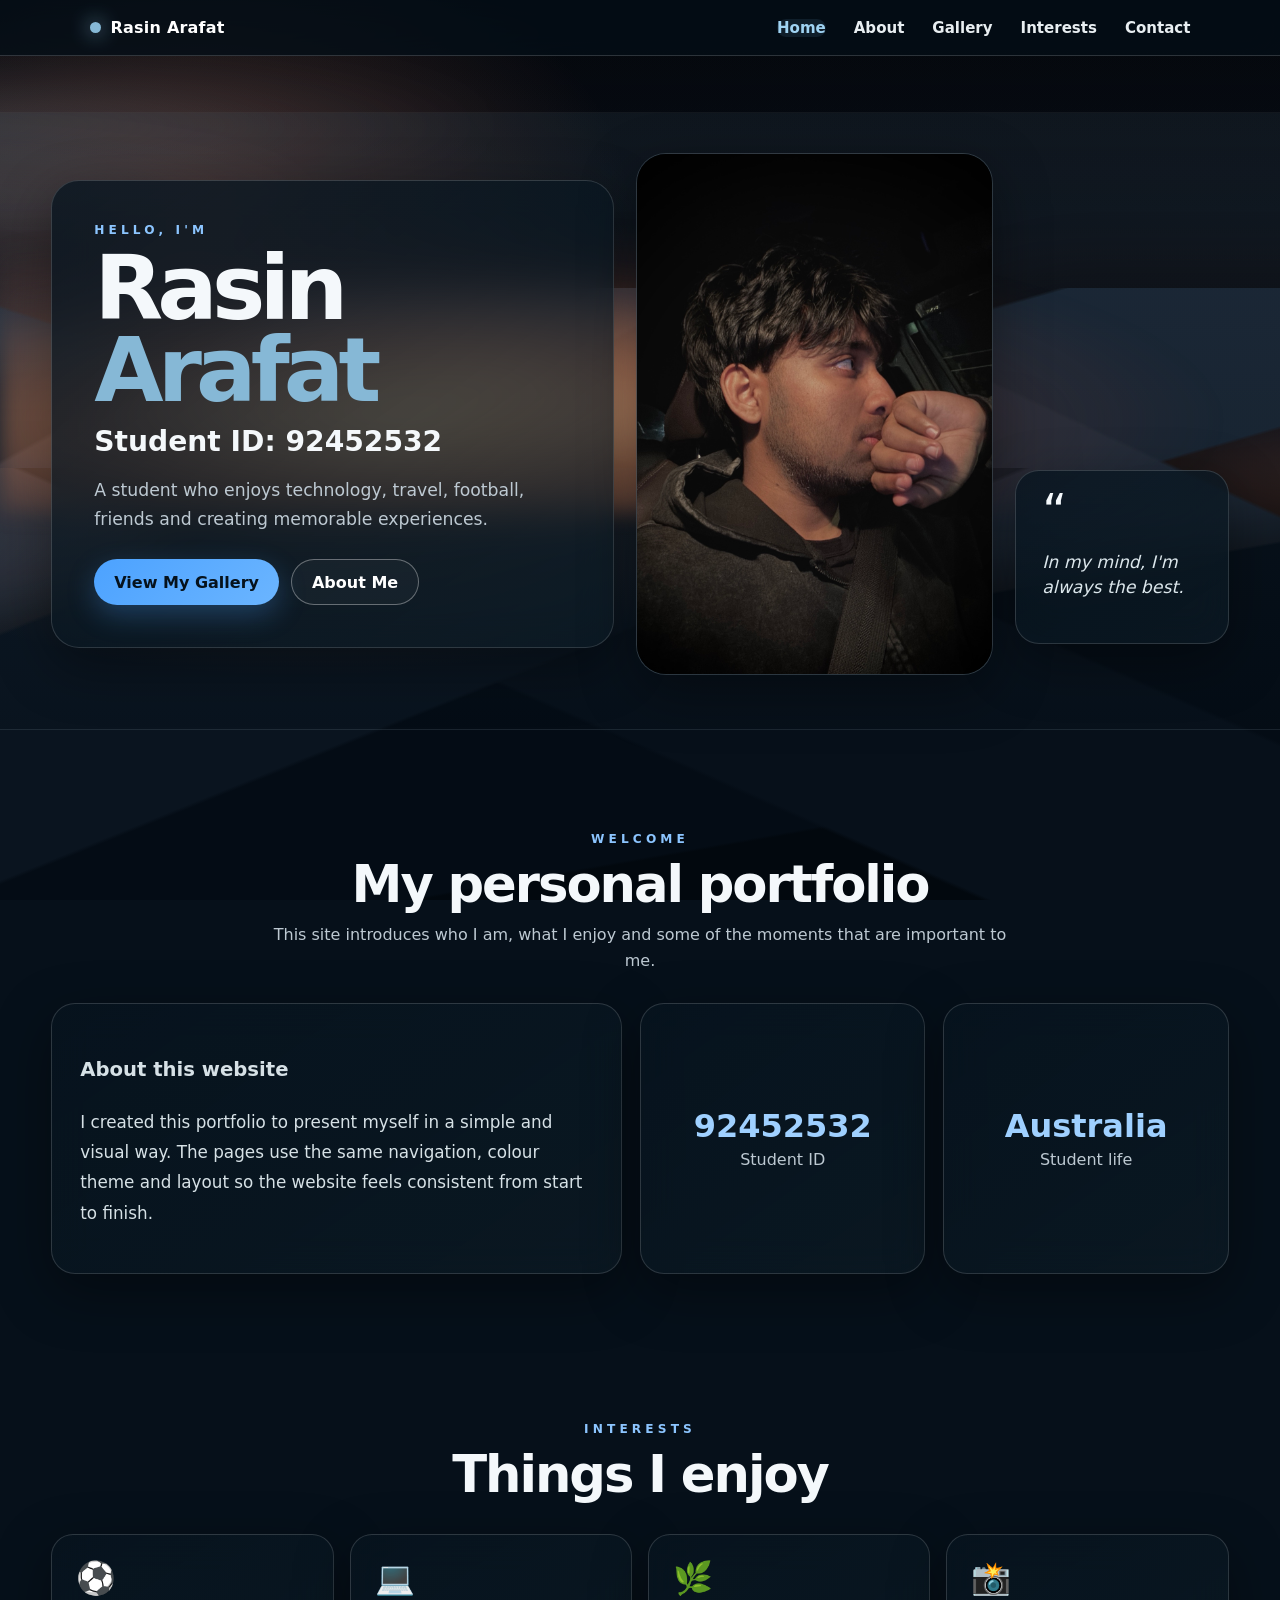
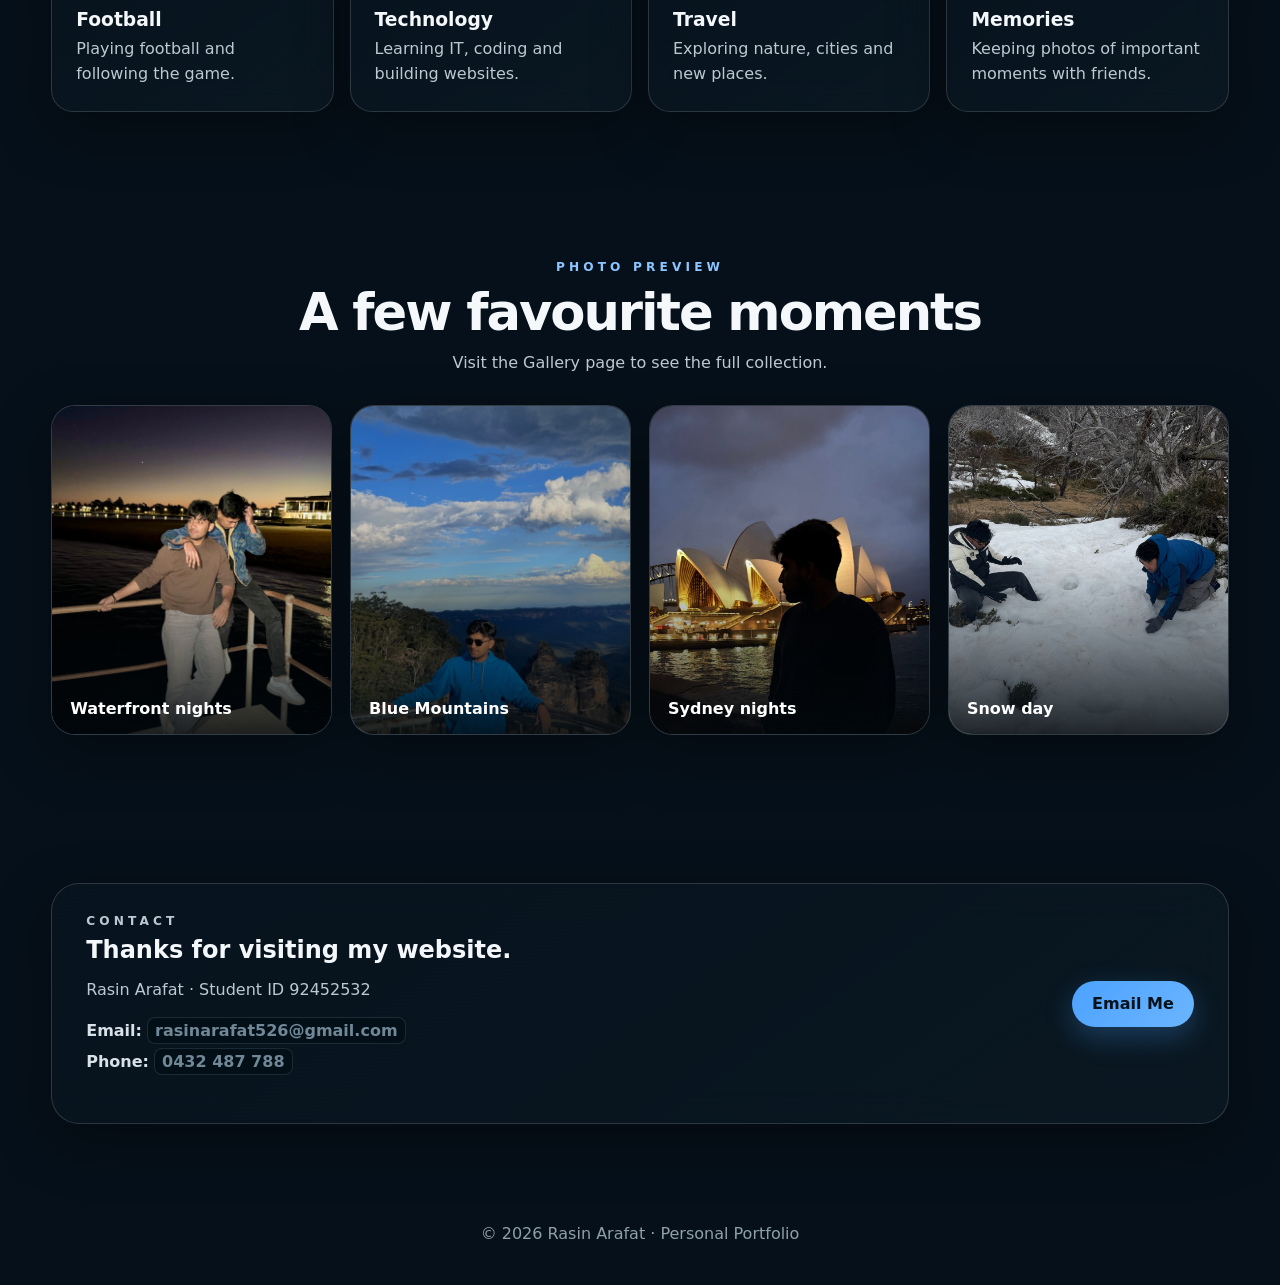
==== index.html @ be74c16f "Upload personal portfolio website" ====
<!DOCTYPE html>
<html lang="en">
<head>
  <meta charset="UTF-8">
  <meta name="viewport" content="width=device-width, initial-scale=1.0">
  <meta name="description" content="Rasin Arafat personal portfolio website featuring student life, interests and favourite moments.">
  <title>Rasin Arafat | Home</title>
  <link rel="stylesheet" href="style.css">
</head>
<body>
  <div class="ambient-bg" aria-hidden="true"><span class="live-cloud cloud-a"></span><span class="live-cloud cloud-b"></span><span class="live-cloud cloud-c"></span><span class="live-glow"></span></div>

  <header>
    <nav class="topbar" aria-label="Main navigation">
      <a class="brand" href="index.html"><span class="brand-dot"></span>Rasin Arafat</a>
      <div class="nav-links">
        <a class="active" href="index.html">Home</a>
        <a href="about.html">About</a>
        <a href="gallery.html">Gallery</a>
        <a href="#interests">Interests</a>
        <a href="#contact">Contact</a>
      </div>
    </nav>
  </header>

  <main>
    <section class="hero" id="home">
      <div class="hero-copy glass">
        <p class="eyebrow">HELLO, I'M</p>
        <h1>Rasin <span>Arafat</span></h1>
        <h2>Student ID: 92452532</h2>
        <p class="intro">A student who enjoys technology, travel, football, friends and creating memorable experiences.</p>
        <div class="hero-actions">
          <a class="btn primary" href="gallery.html">View My Gallery</a>
          <a class="btn" href="about.html">About Me</a>
        </div>
      </div>

      <div class="hero-photo glass">
        <img src="images/IMG_3151.jpeg" alt="Portrait used on Rasin Arafat's portfolio home page">
      </div>

      <div class="quote glass">
        <span class="quote-mark">“</span>
        <p>In my mind, I'm always the best.</p>
      </div>
    </section>

    <section class="section" aria-labelledby="welcome-title">
      <div class="section-heading">
        <p class="eyebrow">WELCOME</p>
        <h2 id="welcome-title">My personal portfolio</h2>
        <p>This site introduces who I am, what I enjoy and some of the moments that are important to me.</p>
      </div>
      <div class="about-grid">
        <article class="glass text-card">
          <h3>About this website</h3>
          <p>I created this portfolio to present myself in a simple and visual way. The pages use the same navigation, colour theme and layout so the website feels consistent from start to finish.</p>
        </article>
        <div class="glass stat-card"><strong>92452532</strong><span>Student ID</span></div>
        <div class="glass stat-card"><strong>Australia</strong><span>Student life</span></div>
      </div>
    </section>

    <section class="section" id="interests" aria-labelledby="interests-title">
      <div class="section-heading"><p class="eyebrow">INTERESTS</p><h2 id="interests-title">Things I enjoy</h2></div>
      <div class="interest-grid">
        <article class="glass interest-card"><span aria-hidden="true">⚽</span><h3>Football</h3><p>Playing football and following the game.</p></article>
        <article class="glass interest-card"><span aria-hidden="true">💻</span><h3>Technology</h3><p>Learning IT, coding and building websites.</p></article>
        <article class="glass interest-card"><span aria-hidden="true">🌿</span><h3>Travel</h3><p>Exploring nature, cities and new places.</p></article>
        <article class="glass interest-card"><span aria-hidden="true">📸</span><h3>Memories</h3><p>Keeping photos of important moments with friends.</p></article>
      </div>
    </section>

    <section class="section" aria-labelledby="preview-title">
      <div class="section-heading">
        <p class="eyebrow">PHOTO PREVIEW</p>
        <h2 id="preview-title">A few favourite moments</h2>
        <p>Visit the Gallery page to see the full collection.</p>
      </div>
      <div class="preview-grid">
        <a class="preview-card" href="gallery.html"><img src="images/IMG_3555.jpeg" alt="Waterfront night memory"><span>Waterfront nights</span></a>
        <a class="preview-card" href="gallery.html"><img src="images/IMG_1267.jpeg" alt="Blue Mountains memory"><span>Blue Mountains</span></a>
        <a class="preview-card" href="gallery.html"><img src="images/IMG_0525.jpeg" alt="Sydney Opera House at night"><span>Sydney nights</span></a>
        <a class="preview-card" href="gallery.html"><img src="images/IMG_8221.jpeg" alt="Snow day memory"><span>Snow day</span></a>
      </div>
    </section>

    <section class="section" id="contact">
      <div class="contact-card glass">
        <div>
          <p class="eyebrow">CONTACT</p>
          <h2>Thanks for visiting my website.</h2>
          <p>Rasin Arafat · Student ID 92452532</p>
          <p><strong>Email:</strong> <a href="mailto:rasinarafat526@gmail.com">rasinarafat526@gmail.com</a><br><strong>Phone:</strong> <a href="tel:0432487788">0432 487 788</a></p>
        </div>
        <a class="btn primary" href="mailto:rasinarafat526@gmail.com">Email Me</a>
      </div>
    </section>
  </main>

  <footer>© 2026 Rasin Arafat · Personal Portfolio</footer>
</body>
</html>
---- style.css ----
:root {
  --bg: #07101a;
  --ink: #f4f8fb;
  --muted: #bdc9d2;
  --blue: #86b8d6;
  --line: rgba(255,255,255,.16);
  --glass: rgba(7,18,28,.62);
  --shadow: 0 18px 55px rgba(0,0,0,.38);
}
*{box-sizing:border-box}
html{scroll-behavior:smooth}
body{margin:0;color:var(--ink);font-family:Inter,ui-sans-serif,system-ui,-apple-system,BlinkMacSystemFont,"Segoe UI",sans-serif;background:#06101a;overflow-x:hidden;position:relative}

/* LOW-LIGHT WARM MOUNTAIN BACKGROUND - sunset glow, not bright */
body::before{content:"";position:fixed;inset:0;z-index:-4;background:
  linear-gradient(180deg,#111722 0%,#1b202b 24%,#382d31 48%,#8a5b43 64%,#08111b 100%);
}
body::after{content:"";position:fixed;z-index:-2;left:0;right:0;top:23vh;height:34vh;pointer-events:none;background:
  radial-gradient(ellipse at 34% 70%,rgba(255,194,132,.68) 0%,rgba(232,137,91,.38) 28%,transparent 63%);
  filter:blur(12px);
}
.ambient-bg{position:fixed;inset:0;z-index:-3;pointer-events:none;overflow:hidden;background:
  radial-gradient(ellipse at 18% 24%,rgba(206,127,102,.18),transparent 30%),
  linear-gradient(180deg,rgba(18,22,30,.16),rgba(7,15,23,.34));
}
/* distant mountain range - blue-grey and clearly visible */
.ambient-bg::before{content:"";position:absolute;left:-8%;right:-8%;bottom:18vh;height:50vh;background:
  linear-gradient(151deg,transparent 0 18%,rgba(40,48,62,.98) 18.4% 35%,transparent 35.4%),
  linear-gradient(205deg,transparent 0 24%,rgba(29,39,53,.99) 24.4% 46%,transparent 46.4%),
  linear-gradient(164deg,transparent 0 38%,rgba(22,33,47,.99) 38.4% 61%,transparent 61.4%),
  linear-gradient(198deg,transparent 0 50%,rgba(15,27,40,1) 50.4% 72%,transparent 72.4%);
  filter:drop-shadow(0 -10px 22px rgba(0,0,0,.24));opacity:1;
}
/* darker foreground mountains with subtle warm rim light */
.ambient-bg::after{content:"";position:absolute;left:-10%;right:-10%;bottom:-3vh;height:51vh;background:
  radial-gradient(ellipse at 28% 3%,rgba(220,145,105,.16),transparent 31%),
  linear-gradient(158deg,transparent 0 20%,rgba(10,20,31,1) 20.4% 43%,transparent 43.4%),
  linear-gradient(204deg,transparent 0 29%,rgba(7,16,26,1) 29.4% 54%,transparent 54.4%),
  linear-gradient(170deg,transparent 0 44%,rgba(4,12,21,1) 44.4% 72%,transparent 72.4%),
  linear-gradient(180deg,transparent 0 57%,rgba(2,8,14,1) 58% 100%);
  filter:drop-shadow(0 -14px 28px rgba(0,0,0,.34));
}
.topbar{position:sticky;top:0;z-index:50;display:flex;justify-content:space-between;align-items:center;padding:18px clamp(22px,7vw,100px);background:rgba(5,15,24,.78);backdrop-filter:blur(18px);border-bottom:1px solid var(--line)}
.brand{display:flex;align-items:center;gap:10px;color:white;text-decoration:none;font-weight:800;letter-spacing:.2px}.brand-dot{width:11px;height:11px;border-radius:50%;background:var(--blue);box-shadow:0 0 20px var(--blue)}
.nav-links{display:flex;gap:28px}.nav-links a{color:#e8eef1;text-decoration:none;font-weight:600;font-size:.94rem}.nav-links a:hover{color:var(--blue)}
main{width:min(1180px,92%);margin:auto}.glass{background:linear-gradient(145deg,rgba(7,20,31,.78),rgba(13,28,38,.64));border:1px solid rgba(255,255,255,.15);box-shadow:var(--shadow);backdrop-filter:blur(18px)}
.hero{min-height:78vh;display:grid;grid-template-columns:1.45fr .92fr .55fr;gap:22px;align-items:center;padding:58px 0 44px;position:relative}
.hero::before{content:"";position:absolute;inset:8% -10% 4%;z-index:-1;border-radius:42px;background:linear-gradient(180deg,rgba(73,103,120,.14),rgba(12,25,34,.10));border:1px solid rgba(255,255,255,.05)}
.hero-copy{padding:42px;border-radius:28px}.eyebrow{margin:0 0 8px;color:#8cc5ff;letter-spacing:.34em;font-size:.76rem;font-weight:800}.hero h1{font-size:clamp(3rem,7vw,6.1rem);line-height:.92;margin:10px 0 14px;letter-spacing:-.065em}.hero h1 span{color:var(--blue)}.hero h2{font-size:clamp(1.25rem,2.2vw,1.8rem);margin:0 0 14px}.intro{color:var(--muted);font-size:1.08rem;max-width:640px;line-height:1.7}.hero-actions{display:flex;gap:12px;flex-wrap:wrap;margin-top:25px}.btn{display:inline-flex;align-items:center;justify-content:center;min-height:46px;padding:0 20px;border-radius:999px;border:1px solid rgba(255,255,255,.35);color:white;text-decoration:none;font-weight:800;background:rgba(255,255,255,.03);transition:.2s}.btn:hover{transform:translateY(-2px);border-color:white}.btn.primary{background:linear-gradient(135deg,#4ca2ff,#6bb5ff);color:#06121c;border:0;box-shadow:0 10px 28px rgba(76,162,255,.28)}
.hero-photo{border-radius:30px;overflow:hidden;min-height:520px}.hero-photo img{width:100%;height:520px;object-fit:cover;display:block}.quote{align-self:end;padding:26px;border-radius:24px;margin-bottom:70px}.quote-mark{font-size:3rem;line-height:.6}.quote p{font-size:1.08rem;line-height:1.45;color:#dbe6eb;font-style:italic}
.section{padding:74px 0}.section-heading{text-align:center;max-width:760px;margin:0 auto 30px}.section-heading h2{font-size:clamp(2rem,4vw,3.2rem);margin:5px 0 8px;letter-spacing:-.04em}.section-heading>p:last-child{color:var(--muted);margin:0;line-height:1.6}.about-grid{display:grid;grid-template-columns:2fr 1fr 1fr;gap:18px}.text-card,.stat-card{border-radius:24px;padding:28px}.text-card{font-size:1.05rem;line-height:1.8;color:#d6e1e6}.stat-card{display:flex;flex-direction:column;justify-content:center;text-align:center}.stat-card strong{font-size:2rem;color:#9fd0ff}.stat-card span{color:var(--muted);margin-top:5px}
.gallery-section{padding-top:82px}.carousel-wrap{display:grid;grid-template-columns:52px 1fr 52px;gap:14px;align-items:center}.carousel-viewport{overflow:hidden}.carousel-track{display:flex;gap:16px;transition:transform .65s cubic-bezier(.22,.61,.36,1);will-change:transform}.photo-card{position:relative;flex:0 0 calc((100% - 48px)/4);height:320px;padding:0;border:0;border-radius:24px;overflow:hidden;background:#0b1720;cursor:pointer;box-shadow:0 14px 34px rgba(0,0,0,.32)}.photo-card img{width:100%;height:100%;object-fit:cover;display:block;transition:transform .4s}.photo-card::after{content:attr(data-caption);position:absolute;left:12px;bottom:12px;background:rgba(4,11,13,.72);border:1px solid rgba(255,255,255,.18);backdrop-filter:blur(10px);padding:8px 11px;border-radius:999px;color:white;font-weight:700;font-size:.8rem}.photo-card:hover img{transform:scale(1.04)}.carousel-btn{width:46px;height:46px;border-radius:50%;border:1px solid rgba(255,255,255,.22);background:rgba(7,23,33,.76);color:white;font-size:2rem;cursor:pointer;backdrop-filter:blur(10px)}.carousel-btn:hover{background:#1a4258}.carousel-dots{display:flex;justify-content:center;gap:8px;margin-top:22px}.carousel-dots button{width:8px;height:8px;padding:0;border:0;border-radius:50%;background:#65757d;cursor:pointer}.carousel-dots button.active{width:24px;border-radius:999px;background:var(--blue)}.gallery-note{text-align:center;color:#aebdc3;font-style:italic;margin-top:17px}
.interest-grid{display:grid;grid-template-columns:repeat(4,1fr);gap:16px}.interest-card{border-radius:22px;padding:24px}.interest-card span{font-size:2rem}.interest-card h3{margin:12px 0 6px}.interest-card p{margin:0;color:var(--muted);line-height:1.6}.contact-card{border-radius:28px;padding:30px 34px;display:flex;justify-content:space-between;gap:24px;align-items:center}.contact-card h2{margin:5px 0 8px}.contact-card p{color:var(--muted)}footer{text-align:center;color:#8fa0a8;padding:26px 20px 42px}
.lightbox{position:fixed;inset:0;z-index:1000;display:none;align-items:center;justify-content:center;background:rgba(0,0,0,.9);backdrop-filter:blur(12px);padding:28px}.lightbox.open{display:flex}.lightbox figure{margin:0;max-width:min(1100px,88vw);max-height:90vh;text-align:center}.lightbox img{max-width:100%;max-height:82vh;object-fit:contain;border-radius:18px;box-shadow:0 24px 80px rgba(0,0,0,.7)}.lightbox figcaption{margin-top:12px;color:#e7eef1}.lightbox-close,.lightbox-nav{position:absolute;border:0;background:rgba(15,28,32,.78);color:white;cursor:pointer;border-radius:50%;backdrop-filter:blur(10px)}.lightbox-close{top:24px;right:24px;width:48px;height:48px;font-size:2rem}.lightbox-nav{top:50%;transform:translateY(-50%);width:52px;height:52px;font-size:2.3rem}.lb-prev{left:24px}.lb-next{right:24px}
@media(max-width:980px){.nav-links{gap:15px}.hero{grid-template-columns:1.25fr .75fr}.quote{display:none}.hero-photo,.hero-photo img{min-height:430px;height:430px}.about-grid{grid-template-columns:1fr 1fr}.text-card{grid-column:1/-1}.photo-card{flex-basis:calc((100% - 32px)/3);height:300px}.interest-grid{grid-template-columns:1fr 1fr}}
@media(max-width:700px){.topbar{padding:14px 18px}.nav-links{display:none}main{width:min(94%,700px)}.hero{grid-template-columns:1fr;min-height:auto;padding-top:30px}.hero-copy{padding:28px 22px}.hero-photo{min-height:420px}.hero-photo img{height:420px}.about-grid{grid-template-columns:1fr}.text-card{grid-column:auto}.carousel-wrap{grid-template-columns:38px 1fr 38px;gap:8px}.carousel-btn{width:38px;height:38px}.photo-card{flex-basis:100%;height:390px}.interest-grid{grid-template-columns:1fr}.contact-card{align-items:flex-start;flex-direction:column}.section{padding:56px 0}.lightbox-nav{display:none}}


/* LIVE CINEMATIC SKY: slow moving clouds + warm light pulse */
.live-cloud{position:absolute;left:-40vw;width:78vw;height:18vh;border-radius:50%;pointer-events:none;opacity:.28;filter:blur(20px);background:radial-gradient(ellipse at center,rgba(207,199,200,.50) 0%,rgba(123,118,132,.24) 45%,transparent 72%);mix-blend-mode:screen;will-change:transform,opacity}
.cloud-a{top:5vh;animation:cloudDriftA 10s linear infinite}
.cloud-b{top:15vh;width:64vw;height:14vh;opacity:.14;animation:cloudDriftB 14s linear infinite -12s}
.cloud-c{top:28vh;width:84vw;height:16vh;opacity:.11;animation:cloudDriftC 18s linear infinite -26s}
.live-glow{position:absolute;left:8%;top:30vh;width:58vw;height:24vh;border-radius:50%;pointer-events:none;background:radial-gradient(ellipse at center,rgba(255,188,123,.52) 0%,rgba(231,130,85,.28) 35%,transparent 72%);filter:blur(22px);animation:sunsetBreathe 3s ease-in-out infinite alternate;mix-blend-mode:screen}
@keyframes cloudDriftA{0%{transform:translateX(-20vw) scale(1);opacity:.13}50%{opacity:.24}100%{transform:translateX(150vw) scale(1.08);opacity:.10}}
@keyframes cloudDriftB{0%{transform:translateX(-5vw) translateY(0);opacity:.09}50%{opacity:.17}100%{transform:translateX(155vw) translateY(2vh);opacity:.07}}
@keyframes cloudDriftC{0%{transform:translateX(-30vw);opacity:.08}50%{opacity:.14}100%{transform:translateX(145vw);opacity:.06}}
@keyframes sunsetBreathe{from{transform:scale(.94);opacity:.55}to{transform:scale(1.08);opacity:.92}}
@media (prefers-reduced-motion: reduce){.live-cloud,.live-glow{animation:none!important}}

/* Faster visible atmospheric motion */
.live-fog{position:absolute;left:-30vw;bottom:12vh;width:80vw;height:12vh;border-radius:50%;pointer-events:none;background:radial-gradient(ellipse,rgba(210,220,220,.16),transparent 70%);filter:blur(18px);animation:fogDrift 8s linear infinite;will-change:transform;opacity:.5}
@keyframes fogDrift{0%{transform:translateX(-20vw)}100%{transform:translateX(160vw)}}

/* ===== Multi-page portfolio additions ===== */
.nav-links a.active{color:#9fd3f2;background:rgba(122,189,228,.10);border-radius:999px}
.page-main{padding-top:84px}
.page-hero{display:grid;grid-template-columns:minmax(0,1.45fr) minmax(260px,.55fr);gap:24px;align-items:stretch}
.page-hero-copy,.page-portrait{padding:34px}
.page-hero-copy h1{font-size:clamp(2.25rem,5vw,4.7rem);line-height:1.02;margin:8px 0 18px;max-width:850px}
.page-hero-copy p{max-width:760px;color:var(--muted);font-size:1.05rem;line-height:1.8}
.page-portrait{display:flex;align-items:center;justify-content:center;min-height:430px}
.page-portrait img{width:100%;height:100%;max-height:500px;object-fit:cover;object-position:center 25%;border-radius:24px;display:block}
.story-grid{display:grid;grid-template-columns:repeat(2,minmax(0,1fr));gap:18px}
.info-card{padding:28px;min-height:190px}
.info-card h3{font-size:1.25rem;margin:0 0 10px}
.info-card p{margin:0;color:var(--muted);line-height:1.75}
.profile-table{overflow:hidden}
.profile-table>div{display:grid;grid-template-columns:180px 1fr;gap:24px;padding:20px 24px;border-bottom:1px solid var(--line);align-items:center}
.profile-table>div:last-child{border-bottom:0}
.profile-table span{color:var(--muted)}
.profile-table strong{font-size:1.03rem}
.preview-grid{display:grid;grid-template-columns:repeat(4,minmax(0,1fr));gap:18px}
.preview-card{position:relative;overflow:hidden;border-radius:24px;min-height:330px;border:1px solid var(--line);box-shadow:var(--shadow);text-decoration:none;background:#0b1720}
.preview-card img{width:100%;height:100%;position:absolute;inset:0;object-fit:cover;transition:transform .35s ease}
.preview-card::after{content:"";position:absolute;inset:45% 0 0;background:linear-gradient(transparent,rgba(2,8,13,.85))}
.preview-card span{position:absolute;z-index:2;left:18px;bottom:16px;color:#fff;font-weight:800}
.preview-card:hover img{transform:scale(1.04)}
.gallery-section .section-heading h1{font-size:clamp(2.25rem,5vw,4.3rem);margin:6px 0 10px}

@media (max-width:980px){
  .page-hero{grid-template-columns:1fr}
  .page-portrait{min-height:380px}
  .preview-grid{grid-template-columns:repeat(2,minmax(0,1fr))}
}
@media (max-width:700px){
  .page-main{padding-top:72px}
  .story-grid{grid-template-columns:1fr}
  .profile-table>div{grid-template-columns:1fr;gap:6px}
  .preview-grid{grid-template-columns:1fr}
  .preview-card{min-height:380px}
  .page-hero-copy,.page-portrait{padding:22px}
}


/* ===== Stronger dark/light cinematic background ===== */
body::before{background:linear-gradient(180deg,#05080d 0%,#0b1019 23%,#211a20 45%,#6f412f 63%,#02070c 100%)}
body::after{background:radial-gradient(ellipse at 31% 70%,rgba(255,205,145,.88) 0%,rgba(244,145,92,.52) 25%,rgba(143,70,56,.20) 46%,transparent 66%);filter:blur(10px)}
.ambient-bg{background:radial-gradient(ellipse at 16% 23%,rgba(235,139,105,.23),transparent 28%),linear-gradient(180deg,rgba(2,5,10,.25),rgba(1,5,9,.48))}
.ambient-bg::before{filter:drop-shadow(0 -14px 28px rgba(0,0,0,.48));opacity:1}
.ambient-bg::after{filter:drop-shadow(0 -18px 34px rgba(0,0,0,.62))}
.live-cloud{opacity:.34;filter:blur(17px)}
.cloud-a{animation-duration:6s}.cloud-b{animation-duration:8s}.cloud-c{animation-duration:10s}
.live-glow{background:radial-gradient(ellipse at center,rgba(255,207,145,.72) 0%,rgba(242,139,85,.38) 34%,transparent 72%);filter:blur(18px);animation-duration:1.8s}
.live-fog{animation-duration:5s;opacity:.62}
.memories-card{grid-column:1/-1;text-align:center;padding:34px 38px;border-color:rgba(255,194,145,.28);background:linear-gradient(145deg,rgba(15,18,24,.88),rgba(37,24,25,.70))}
.memories-card h3{font-size:1.55rem;margin-bottom:10px}.memories-card p{font-size:1.08rem;font-style:italic;color:#e9d9d1;max-width:780px;margin:0 auto;line-height:1.75}

/* Darker contact details for stronger contrast */
.contact-card p strong{color:#d7e1e7}
.contact-card p a{
  color:#6f8796;
  font-weight:700;
  text-decoration:none;
  background:rgba(2,10,16,.42);
  border:1px solid rgba(124,151,166,.20);
  border-radius:8px;
  padding:3px 7px;
  display:inline-block;
  margin:2px 0;
}
.contact-card p a:hover{color:#9db2be;background:rgba(2,10,16,.62)}
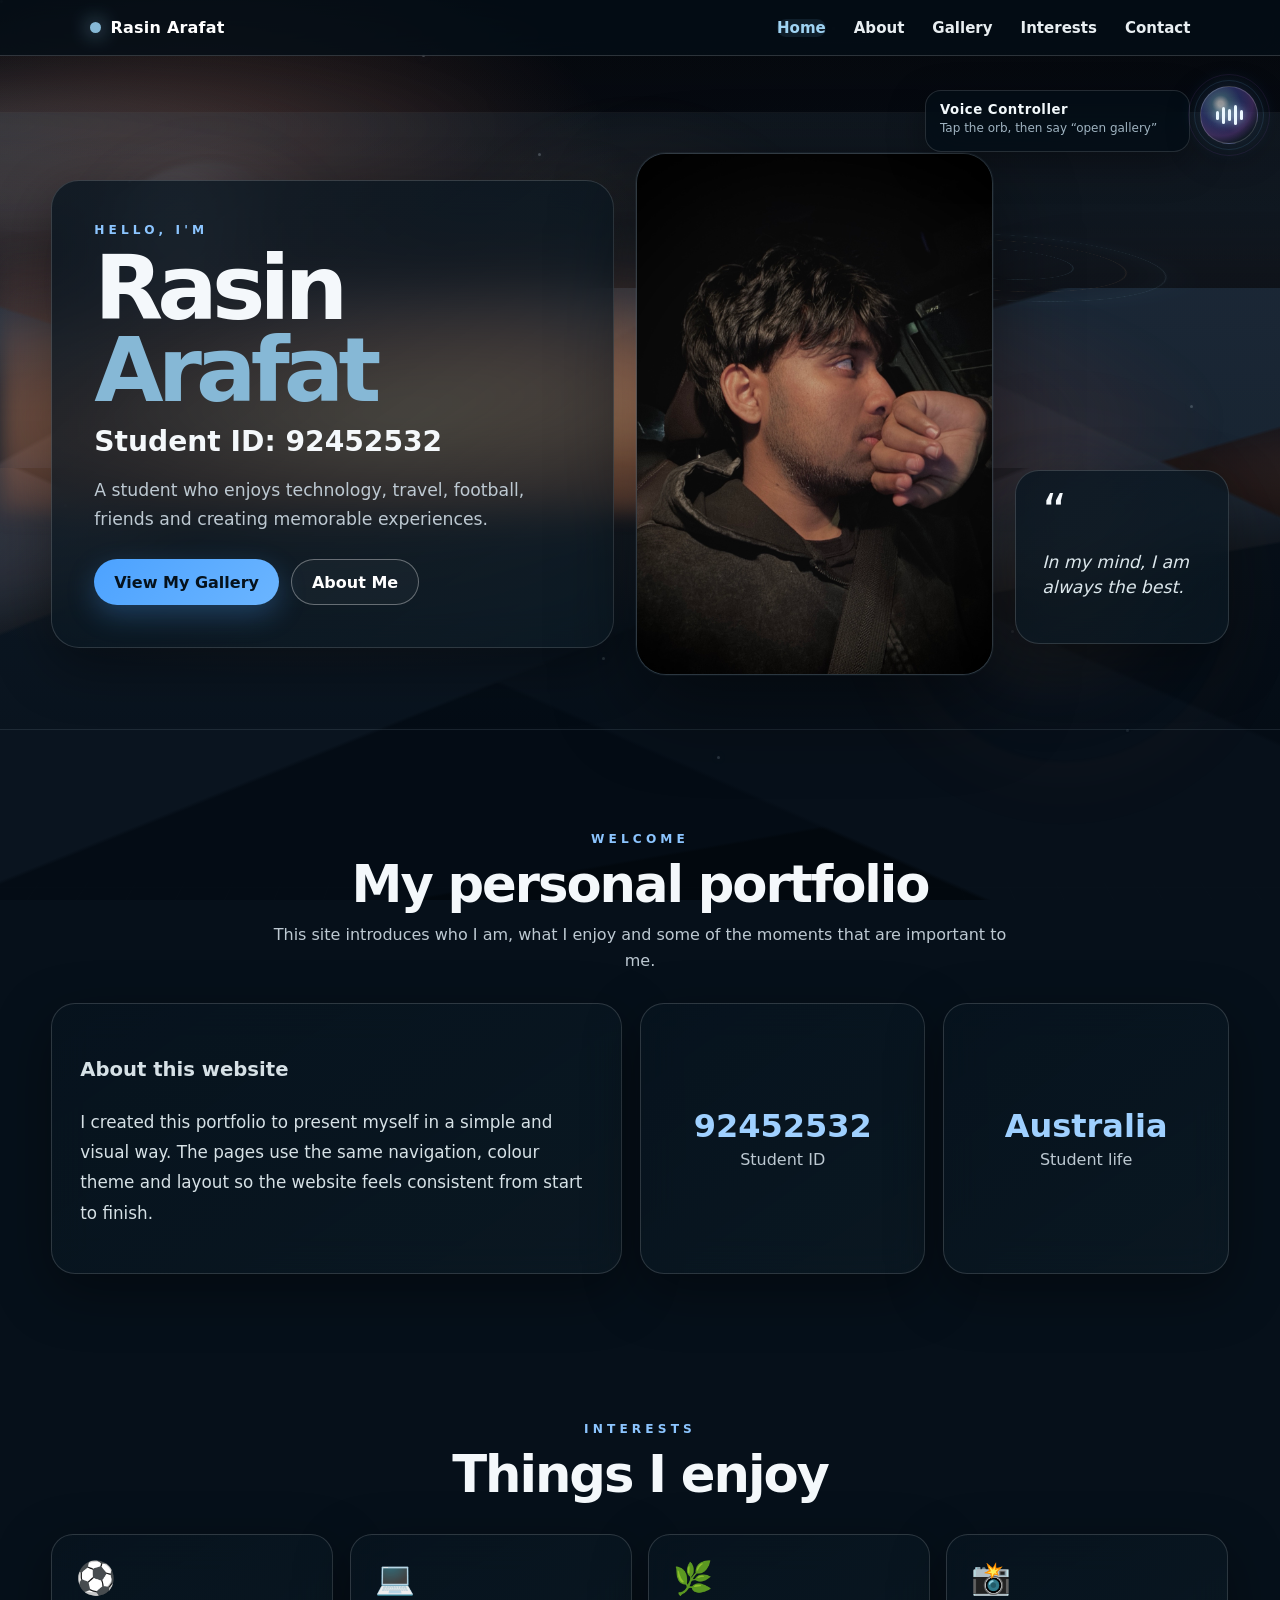
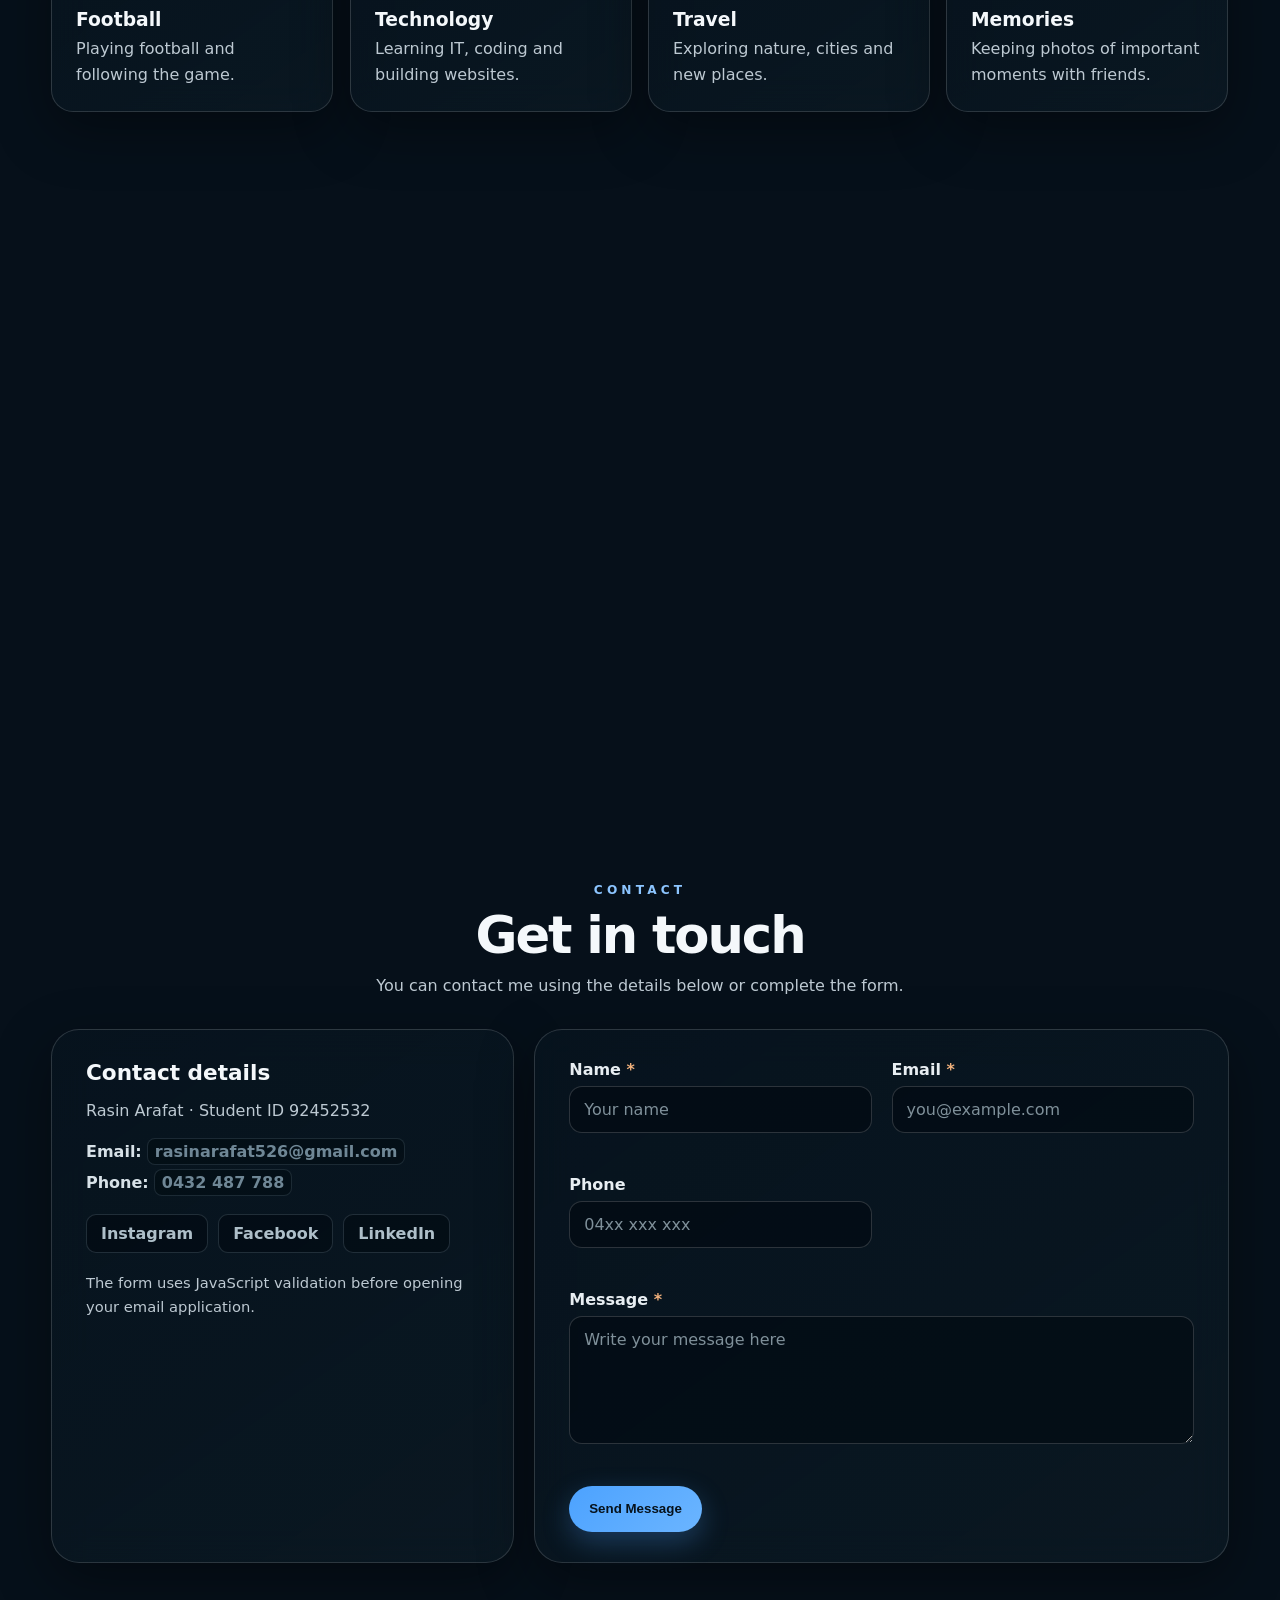
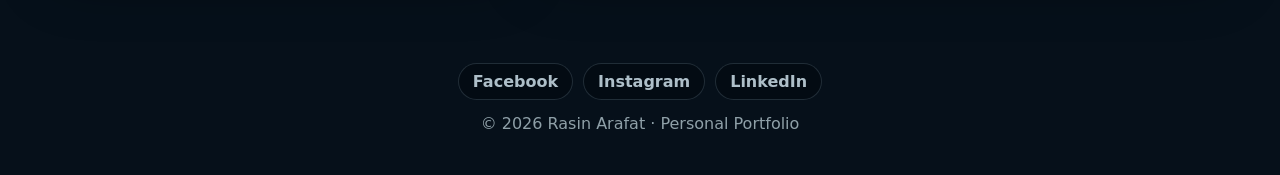
==== commit 283de2fb: "Add files via upload" ====
--- a/index.html
+++ b/index.html
@@ -42,11 +42,11 @@
 
       <div class="quote glass">
         <span class="quote-mark">“</span>
-        <p>In my mind, I'm always the best.</p>
+        <p>In my mind, I am always the best.</p>
       </div>
     </section>
 
-    <section class="section" aria-labelledby="welcome-title">
+    <section class="section" id="welcome" aria-labelledby="welcome-title">
       <div class="section-heading">
         <p class="eyebrow">WELCOME</p>
         <h2 id="welcome-title">My personal portfolio</h2>
@@ -72,7 +72,7 @@
       </div>
     </section>
 
-    <section class="section" aria-labelledby="preview-title">
+    <section class="section" id="moments" aria-labelledby="preview-title">
       <div class="section-heading">
         <p class="eyebrow">PHOTO PREVIEW</p>
         <h2 id="preview-title">A few favourite moments</h2>
@@ -86,19 +86,68 @@
       </div>
     </section>
 
-    <section class="section" id="contact">
-      <div class="contact-card glass">
-        <div>
-          <p class="eyebrow">CONTACT</p>
-          <h2>Thanks for visiting my website.</h2>
-          <p>Rasin Arafat · Student ID 92452532</p>
-          <p><strong>Email:</strong> <a href="mailto:rasinarafat526@gmail.com">rasinarafat526@gmail.com</a><br><strong>Phone:</strong> <a href="tel:0432487788">0432 487 788</a></p>
+    <section class="section" id="contact" aria-labelledby="contact-title">
+      <div class="section-heading">
+        <p class="eyebrow">CONTACT</p>
+        <h2 id="contact-title">Get in touch</h2>
+        <p>You can contact me using the details below or complete the form.</p>
+      </div>
+
+      <div class="contact-layout">
+        <div class="contact-card glass contact-details">
+          <div>
+            <h3>Contact details</h3>
+            <p>Rasin Arafat · Student ID 92452532</p>
+            <p><strong>Email:</strong> <a href="mailto:rasinarafat526@gmail.com">rasinarafat526@gmail.com</a><br><strong>Phone:</strong> <a href="tel:0432487788">0432 487 788</a></p>
+            <div class="social-links" aria-label="Social media links">
+              <a href="https://www.instagram.com/rasin_ur" target="_blank" rel="noopener noreferrer">Instagram</a>
+              <a href="https://www.facebook.com/rasin.arafat.2025/" target="_blank" rel="noopener noreferrer">Facebook</a>
+              <a href="https://www.linkedin.com/in/rasin-arafat-82819b437/" target="_blank" rel="noopener noreferrer">LinkedIn</a>
+            </div>
+            <p class="contact-note">The form uses JavaScript validation before opening your email application.</p>
+          </div>
         </div>
-        <a class="btn primary" href="mailto:rasinarafat526@gmail.com">Email Me</a>
+
+        <form class="contact-form glass" id="contactForm" novalidate>
+          <div class="form-row">
+            <label for="contactName">Name <span>*</span></label>
+            <input id="contactName" name="name" type="text" autocomplete="name" placeholder="Your name" required>
+            <small class="form-error" id="nameError"></small>
+          </div>
+
+          <div class="form-row">
+            <label for="contactEmail">Email <span>*</span></label>
+            <input id="contactEmail" name="email" type="email" autocomplete="email" placeholder="you@example.com" required>
+            <small class="form-error" id="emailError"></small>
+          </div>
+
+          <div class="form-row">
+            <label for="contactPhone">Phone</label>
+            <input id="contactPhone" name="phone" type="tel" autocomplete="tel" placeholder="04xx xxx xxx">
+            <small class="form-error" id="phoneError"></small>
+          </div>
+
+          <div class="form-row">
+            <label for="contactMessage">Message <span>*</span></label>
+            <textarea id="contactMessage" name="message" rows="5" placeholder="Write your message here" required></textarea>
+            <small class="form-error" id="messageError"></small>
+          </div>
+
+          <button class="btn primary form-submit" type="submit">Send Message</button>
+          <p class="form-status" id="formStatus" role="status" aria-live="polite"></p>
+        </form>
       </div>
     </section>
   </main>
 
-  <footer>© 2026 Rasin Arafat · Personal Portfolio</footer>
+  <footer>
+    <div class="footer-socials" aria-label="Social media links">
+      <a href="https://www.facebook.com/rasin.arafat.2025/" target="_blank" rel="noopener noreferrer">Facebook</a>
+      <a href="https://www.instagram.com/rasin_ur" target="_blank" rel="noopener noreferrer">Instagram</a>
+      <a href="https://www.linkedin.com/in/rasin-arafat-82819b437/" target="_blank" rel="noopener noreferrer">LinkedIn</a>
+    </div>
+    <div>© 2026 Rasin Arafat · Personal Portfolio</div>
+  </footer>
+  <script src="script.js"></script>
 </body>
 </html>
--- a/style.css
+++ b/style.css
@@ -140,3 +140,163 @@
   margin:2px 0;
 }
 .contact-card p a:hover{color:#9db2be;background:rgba(2,10,16,.62)}
+
+/* ===== Contact form + JavaScript validation ===== */
+.contact-layout{display:grid;grid-template-columns:minmax(0,.8fr) minmax(0,1.2fr);gap:20px;align-items:stretch}
+.contact-details{height:100%;align-items:flex-start}
+.contact-details h3{font-size:1.35rem;margin:0 0 10px}
+.contact-note{font-size:.92rem;line-height:1.6;margin-top:18px}
+.contact-form{border-radius:28px;padding:30px 34px;display:grid;grid-template-columns:1fr 1fr;gap:18px 20px}
+.form-row{display:flex;flex-direction:column;gap:7px}
+.form-row:nth-of-type(4){grid-column:1/-1}
+.form-row label{font-weight:750;color:#e8eef2}
+.form-row label span{color:#f2b27d}
+.form-row input,.form-row textarea{width:100%;border:1px solid rgba(255,255,255,.16);background:rgba(2,10,16,.58);color:#f4f8fb;border-radius:13px;padding:13px 14px;font:inherit;outline:none;transition:border-color .2s,box-shadow .2s,background .2s}
+.form-row textarea{resize:vertical;min-height:128px}
+.form-row input::placeholder,.form-row textarea::placeholder{color:#7f909a}
+.form-row input:focus,.form-row textarea:focus{border-color:#78b7dc;box-shadow:0 0 0 3px rgba(120,183,220,.12);background:rgba(3,13,20,.78)}
+.form-row input.invalid,.form-row textarea.invalid{border-color:#ef9b8f;box-shadow:0 0 0 3px rgba(239,155,143,.10)}
+.form-error{min-height:17px;color:#f1a69c;font-size:.8rem}
+.form-submit{justify-self:start;border:0;cursor:pointer}
+.form-status{align-self:center;margin:0;color:#a9cfe7;font-weight:700;min-height:20px}
+.form-status.success{color:#add9bf}
+@media(max-width:900px){.contact-layout{grid-template-columns:1fr}.contact-form{grid-template-columns:1fr}.form-row:nth-of-type(4){grid-column:auto}}
+@media(max-width:700px){.contact-form{padding:24px 20px}.contact-details{padding:24px 20px}}
+
+/* Social media links */
+.social-links{display:flex;flex-wrap:wrap;gap:10px;margin-top:14px}
+.social-links a{display:inline-flex;align-items:center;justify-content:center;padding:9px 14px;border-radius:10px;border:1px solid rgba(124,151,166,.24);background:rgba(2,10,16,.58);color:#aebfc9;text-decoration:none;font-weight:750;transition:transform .2s,background .2s,color .2s,border-color .2s}
+.social-links a:hover{transform:translateY(-2px);background:rgba(8,24,34,.86);color:#eef5f8;border-color:rgba(145,183,204,.42)}
+
+/* ===== Creative motion + 3D polish (design only) ===== */
+:root{--mx:50%;--my:35%}
+body{overflow-x:hidden}
+.ambient-bg{perspective:900px;overflow:hidden}
+.ambient-bg::before{animation:mountainDrift 12s ease-in-out infinite alternate;transform-origin:50% 100%}
+.ambient-bg::after{animation:mountainDepth 16s ease-in-out infinite alternate;transform-origin:50% 100%}
+.live-cloud{will-change:transform;mix-blend-mode:screen}
+.cloud-a{animation-duration:13s!important}.cloud-b{animation-duration:17s!important}.cloud-c{animation-duration:21s!important}
+.live-glow{animation-duration:4.5s!important}
+
+/* subtle cursor-following light */
+body>.cursor-aura{position:fixed;z-index:-1;left:0;top:0;width:440px;height:440px;border-radius:50%;pointer-events:none;background:radial-gradient(circle,rgba(130,201,239,.10),rgba(255,170,112,.05) 38%,transparent 70%);filter:blur(12px);transform:translate3d(calc(var(--cursor-x,50vw) - 220px),calc(var(--cursor-y,35vh) - 220px),0);transition:transform .18s ease-out}
+
+/* 3D glass cards */
+.glass,.preview-card,.photo-card{transform-style:preserve-3d;backface-visibility:hidden}
+.hero-copy,.hero-photo,.quote,.interest-card,.text-card,.stat-card,.contact-card,.preview-card{transition:transform .22s ease,box-shadow .3s ease,border-color .3s ease}
+.tilt-card{will-change:transform}
+.tilt-card:hover{box-shadow:0 28px 70px rgba(0,0,0,.46),0 0 28px rgba(123,190,226,.09);border-color:rgba(167,213,238,.30)}
+.hero-photo img{transition:transform .55s cubic-bezier(.2,.8,.2,1),filter .4s ease}
+.hero-photo:hover img{transform:scale(1.045) translateZ(22px);filter:contrast(1.04) saturate(1.04)}
+.interest-card>span{display:inline-block;transition:transform .35s cubic-bezier(.2,.8,.2,1)}
+.interest-card:hover>span{transform:translateZ(34px) rotate(-8deg) scale(1.15)}
+
+/* moving shine across important cards/buttons */
+.hero-copy::after,.hero-photo::after,.interest-card::after,.contact-card::after{content:"";position:absolute;inset:0;border-radius:inherit;pointer-events:none;background:linear-gradient(115deg,transparent 25%,rgba(255,255,255,.055) 43%,rgba(255,255,255,.12) 50%,rgba(255,255,255,.045) 57%,transparent 74%);transform:translateX(-125%);transition:transform .75s ease}
+.hero-copy:hover::after,.hero-photo:hover::after,.interest-card:hover::after,.contact-card:hover::after{transform:translateX(125%)}
+.hero-copy,.hero-photo,.interest-card,.contact-card{position:relative;overflow:hidden}
+.btn{position:relative;overflow:hidden;transform:translateZ(0);transition:transform .2s ease,box-shadow .25s ease,border-color .2s ease}
+.btn:hover{transform:translateY(-3px) scale(1.015);box-shadow:0 12px 30px rgba(0,0,0,.28)}
+.btn::after{content:"";position:absolute;top:-60%;left:-35%;width:24%;height:220%;background:rgba(255,255,255,.16);transform:rotate(24deg);transition:left .55s ease}.btn:hover::after{left:120%}
+
+/* scroll reveal keeps content unchanged */
+.reveal{opacity:0;transform:translateY(34px) scale(.985);filter:blur(5px);transition:opacity .8s ease,transform .8s cubic-bezier(.2,.75,.2,1),filter .8s ease}
+.reveal.is-visible{opacity:1;transform:none;filter:none}
+
+/* floating hero composition */
+.hero-copy{animation:floatCard 6.5s ease-in-out infinite}
+.hero-photo{animation:floatPhoto 7.5s ease-in-out infinite}
+.quote{animation:floatQuote 5.8s ease-in-out infinite}
+
+/* tiny stars / particles created by JS */
+.motion-particles{position:fixed;inset:0;z-index:-1;pointer-events:none;overflow:hidden}
+.motion-particles i{position:absolute;width:3px;height:3px;border-radius:50%;background:rgba(220,240,251,.48);box-shadow:0 0 10px rgba(155,211,241,.55);animation:particleFloat var(--dur) ease-in-out infinite alternate;opacity:var(--op)}
+
+@keyframes floatCard{0%,100%{transform:translate3d(0,0,0)}50%{transform:translate3d(0,-7px,0)}}
+@keyframes floatPhoto{0%,100%{transform:translate3d(0,0,0) rotate(.15deg)}50%{transform:translate3d(0,-11px,0) rotate(-.15deg)}}
+@keyframes floatQuote{0%,100%{transform:translate3d(0,0,0)}50%{transform:translate3d(0,-6px,0)}}
+@keyframes mountainDrift{0%{transform:translate3d(-1%,2%,0) scale(1.02)}100%{transform:translate3d(1%,-1%,35px) scale(1.055)}}
+@keyframes mountainDepth{0%{transform:translate3d(1%,1%,0) scale(1.02)}100%{transform:translate3d(-1.5%,-1%,20px) scale(1.04)}}
+@keyframes particleFloat{0%{transform:translate3d(-8px,12px,0) scale(.7);opacity:.12}100%{transform:translate3d(18px,-34px,0) scale(1.25);opacity:var(--op)}}
+
+@media (prefers-reduced-motion:reduce){*,*::before,*::after{animation-duration:.001ms!important;animation-iteration-count:1!important;scroll-behavior:auto!important}.reveal{opacity:1;transform:none;filter:none}.cursor-aura,.motion-particles{display:none}}
+@media(max-width:700px){.cursor-aura{display:none}.hero-copy,.hero-photo,.quote{animation:none}}
+
+/* ===== Immersive 3D background upgrade ===== */
+.depth-scene{position:fixed;inset:0;z-index:-1;pointer-events:none;overflow:hidden;perspective:1100px;transform-style:preserve-3d}
+.depth-orb{position:absolute;border-radius:50%;filter:blur(2px);opacity:.42;will-change:transform}
+.depth-orb.o1{width:240px;height:240px;left:7%;top:18%;background:radial-gradient(circle at 35% 30%,rgba(172,225,255,.38),rgba(57,105,147,.08) 48%,transparent 70%);box-shadow:0 0 80px rgba(115,190,232,.13);animation:orbOne 13s ease-in-out infinite alternate}
+.depth-orb.o2{width:330px;height:330px;right:4%;top:48%;background:radial-gradient(circle at 45% 42%,rgba(255,174,116,.25),rgba(145,69,54,.06) 52%,transparent 72%);box-shadow:0 0 110px rgba(244,143,91,.12);animation:orbTwo 17s ease-in-out infinite alternate}
+.depth-ring{position:absolute;width:310px;height:310px;right:10%;top:12%;border:1px solid rgba(164,217,246,.12);border-radius:50%;box-shadow:inset 0 0 40px rgba(113,191,235,.035),0 0 50px rgba(113,191,235,.04);transform:rotateX(68deg) rotateZ(15deg);animation:ringSpin 19s linear infinite}
+.depth-ring::before,.depth-ring::after{content:"";position:absolute;border-radius:50%;inset:34px;border:1px solid rgba(255,183,130,.10)}
+.depth-ring::after{inset:82px;border-color:rgba(158,218,250,.12)}
+.shooting-star{position:absolute;width:110px;height:1px;background:linear-gradient(90deg,transparent,rgba(225,244,255,.65),transparent);opacity:0;transform:rotate(-24deg);filter:drop-shadow(0 0 5px rgba(173,222,248,.5));animation:shoot 9s ease-in-out infinite}
+.shooting-star.s1{left:12%;top:18%;animation-delay:1s}.shooting-star.s2{left:62%;top:31%;animation-delay:5.2s}
+.depth-grid{position:absolute;left:-15%;right:-15%;bottom:-20%;height:48%;background-image:linear-gradient(rgba(143,202,234,.055) 1px,transparent 1px),linear-gradient(90deg,rgba(143,202,234,.055) 1px,transparent 1px);background-size:62px 62px;transform:rotateX(69deg) translateZ(-40px);transform-origin:center bottom;mask-image:linear-gradient(to top,rgba(0,0,0,.72),transparent 78%);animation:gridBreathe 8s ease-in-out infinite alternate}
+
+/* deeper motion on the existing landscape */
+.ambient-bg{animation:sceneBreath 9s ease-in-out infinite alternate}
+.live-fog{filter:blur(8px);animation-duration:8s!important}
+.hero-photo,.photo-card{box-shadow:0 30px 85px rgba(0,0,0,.48),0 0 0 1px rgba(175,220,245,.06)}
+.photo-card{transition:transform .35s cubic-bezier(.2,.8,.2,1),filter .35s ease,box-shadow .35s ease}
+.photo-card:hover{transform:perspective(900px) translateY(-9px) translateZ(24px) rotateX(2deg);filter:saturate(1.08) contrast(1.04);box-shadow:0 35px 85px rgba(0,0,0,.52),0 0 34px rgba(123,190,226,.10)}
+
+/* magnetic-feeling nav and social elements */
+.site-nav a,.social-links a{transition:transform .22s ease,background .22s ease,color .22s ease,border-color .22s ease,text-shadow .22s ease}
+.site-nav a:hover{transform:translateY(-2px) scale(1.04);text-shadow:0 0 18px rgba(169,220,248,.32)}
+.social-links a:hover{transform:translateY(-4px) perspective(500px) rotateX(7deg);box-shadow:0 12px 28px rgba(0,0,0,.30)}
+
+@keyframes orbOne{0%{transform:translate3d(-30px,20px,-40px) scale(.85)}100%{transform:translate3d(90px,-55px,90px) scale(1.15)}}
+@keyframes orbTwo{0%{transform:translate3d(45px,55px,-70px) scale(.88)}100%{transform:translate3d(-95px,-35px,70px) scale(1.12)}}
+@keyframes ringSpin{from{transform:rotateX(68deg) rotateZ(0deg)}to{transform:rotateX(68deg) rotateZ(360deg)}}
+@keyframes shoot{0%,72%{opacity:0;transform:translate3d(-160px,80px,0) rotate(-24deg)}76%{opacity:.8}84%{opacity:0;transform:translate3d(420px,-150px,0) rotate(-24deg)}100%{opacity:0}}
+@keyframes gridBreathe{0%{transform:rotateX(69deg) translateY(25px) translateZ(-60px);opacity:.35}100%{transform:rotateX(69deg) translateY(-8px) translateZ(5px);opacity:.65}}
+@keyframes sceneBreath{0%{filter:saturate(.94) brightness(.94)}100%{filter:saturate(1.07) brightness(1.04)}}
+@media(max-width:700px){.depth-ring,.depth-grid{opacity:.35}.depth-orb{opacity:.25}.shooting-star{display:none}}
+@media(prefers-reduced-motion:reduce){.depth-scene{display:none}}
+
+/* ===== Voice controller: Siri-style floating orb ===== */
+.voice-assistant{position:fixed;top:86px;right:22px;z-index:120;display:flex;align-items:flex-start;gap:10px;font-family:inherit}
+.voice-orb{position:relative;width:58px;height:58px;border:1px solid rgba(255,255,255,.22);border-radius:50%;cursor:pointer;display:grid;place-items:center;background:radial-gradient(circle at 35% 30%,rgba(255,255,255,.55) 0 5%,rgba(126,191,235,.38) 16%,rgba(80,92,224,.32) 38%,rgba(138,72,207,.30) 60%,rgba(3,14,24,.92) 78%);box-shadow:0 10px 34px rgba(0,0,0,.38),0 0 24px rgba(96,161,235,.25),inset 0 0 22px rgba(255,255,255,.08);backdrop-filter:blur(14px);transition:transform .25s ease,box-shadow .25s ease}
+.voice-orb:hover{transform:translateY(-3px) scale(1.05);box-shadow:0 16px 38px rgba(0,0,0,.45),0 0 32px rgba(109,176,255,.36),0 0 54px rgba(165,85,245,.18)}
+.voice-orb::before,.voice-orb::after{content:"";position:absolute;inset:-7px;border-radius:50%;border:1px solid rgba(120,194,255,.18);opacity:.7}
+.voice-orb::after{inset:-13px;border-color:rgba(190,105,255,.12)}
+.voice-orb.listening{animation:voiceFloat 1.6s ease-in-out infinite;box-shadow:0 0 26px rgba(77,194,255,.65),0 0 58px rgba(155,82,255,.42),0 10px 32px rgba(0,0,0,.45)}
+.voice-orb.listening::before{animation:voiceRing 1.25s ease-out infinite}
+.voice-orb.listening::after{animation:voiceRing 1.25s .35s ease-out infinite}
+.voice-wave{display:flex;align-items:center;justify-content:center;gap:3px;height:24px;pointer-events:none}
+.voice-wave i{display:block;width:3px;height:9px;border-radius:4px;background:#ecf8ff;box-shadow:0 0 8px rgba(209,242,255,.9);animation:voiceIdle 1.4s ease-in-out infinite}
+.voice-wave i:nth-child(2){height:17px;animation-delay:.12s}.voice-wave i:nth-child(3){height:12px;animation-delay:.24s}.voice-wave i:nth-child(4){height:20px;animation-delay:.36s}.voice-wave i:nth-child(5){height:10px;animation-delay:.48s}
+.voice-orb.listening .voice-wave i{animation:voiceBars .65s ease-in-out infinite alternate}
+.voice-orb.listening .voice-wave i:nth-child(2){animation-delay:.1s}.voice-orb.listening .voice-wave i:nth-child(3){animation-delay:.2s}.voice-orb.listening .voice-wave i:nth-child(4){animation-delay:.3s}.voice-orb.listening .voice-wave i:nth-child(5){animation-delay:.4s}
+.voice-panel{width:min(265px,calc(100vw - 105px));padding:11px 14px;border:1px solid rgba(255,255,255,.13);border-radius:16px;background:rgba(3,13,23,.78);box-shadow:0 12px 36px rgba(0,0,0,.34);backdrop-filter:blur(18px);color:#dbeaf2;transform:translateY(4px);transition:opacity .25s ease,transform .25s ease;pointer-events:none}
+.voice-panel strong{display:block;font-size:.83rem;letter-spacing:.04em;color:#f2f8fb;margin-bottom:3px}.voice-panel span{display:block;font-size:.75rem;line-height:1.35;color:#9fb3c0}.voice-panel .heard{margin-top:4px;color:#bfcdd5;font-style:italic;white-space:nowrap;overflow:hidden;text-overflow:ellipsis}
+.voice-assistant.compact .voice-panel{opacity:0;transform:translateX(10px);width:0;padding-left:0;padding-right:0;border-color:transparent;overflow:hidden}
+@keyframes voiceFloat{0%,100%{transform:translateY(0) scale(1)}50%{transform:translateY(-4px) scale(1.04)}}
+@keyframes voiceRing{0%{transform:scale(.86);opacity:.8}100%{transform:scale(1.4);opacity:0}}
+@keyframes voiceIdle{0%,100%{opacity:.65;transform:scaleY(.65)}50%{opacity:1;transform:scaleY(1)}}
+@keyframes voiceBars{from{transform:scaleY(.45)}to{transform:scaleY(1.2)}}
+@media(max-width:700px){.voice-assistant{top:68px;right:12px}.voice-orb{width:52px;height:52px}.voice-panel{display:none}}
+@media(prefers-reduced-motion:reduce){.voice-orb,.voice-orb::before,.voice-orb::after,.voice-wave i{animation:none!important}}
+
+/* Professional experience */
+.experience-grid{display:grid;grid-template-columns:repeat(2,minmax(0,1fr));gap:22px}
+.experience-card{padding:28px;position:relative;overflow:hidden;transform-style:preserve-3d;transition:transform .35s ease,border-color .35s ease,box-shadow .35s ease}
+.experience-card::after{content:"";position:absolute;inset:-60% auto auto -20%;width:220px;height:220px;border-radius:50%;background:radial-gradient(circle,rgba(255,160,90,.18),transparent 68%);pointer-events:none}
+.experience-card:hover{transform:translateY(-7px) rotateX(2deg);border-color:rgba(255,184,115,.38);box-shadow:0 24px 70px rgba(0,0,0,.32)}
+.experience-top{display:flex;justify-content:space-between;align-items:center;margin-bottom:18px}
+.experience-icon{display:grid;place-items:center;width:42px;height:42px;border-radius:14px;background:rgba(255,255,255,.07);font-size:1.2rem}
+.experience-date{font-size:.8rem;letter-spacing:.08em;text-transform:uppercase;opacity:.72}
+.experience-card h3{margin:0 0 7px}
+.experience-company{font-weight:700;opacity:.82;margin:0 0 12px}
+@media(max-width:760px){.experience-grid{grid-template-columns:1fr}}
+
+/* Voice assistant tour control */
+.voice-tour-btn{margin-top:9px;border:1px solid rgba(255,255,255,.18);background:rgba(255,255,255,.08);color:inherit;padding:8px 11px;border-radius:999px;font:inherit;font-size:.78rem;cursor:pointer;transition:.25s ease;white-space:nowrap}
+.voice-tour-btn:hover{background:rgba(255,255,255,.15);transform:translateY(-1px)}
+.voice-assistant.touring .voice-orb{box-shadow:0 0 0 8px rgba(255,166,91,.08),0 0 36px rgba(255,150,80,.55)}
+
+/* Footer social links */
+.footer-socials{display:flex;justify-content:center;align-items:center;flex-wrap:wrap;gap:10px;margin-bottom:14px}
+.footer-socials a{display:inline-flex;align-items:center;justify-content:center;padding:8px 14px;border-radius:999px;border:1px solid rgba(124,151,166,.24);background:rgba(2,10,16,.58);color:#aebfc9;text-decoration:none;font-weight:750;transition:transform .22s ease,background .22s ease,color .22s ease,border-color .22s ease,box-shadow .22s ease}
+.footer-socials a:hover{transform:translateY(-4px) perspective(500px) rotateX(7deg);background:rgba(8,24,34,.86);color:#eef5f8;border-color:rgba(145,183,204,.42);box-shadow:0 12px 28px rgba(0,0,0,.30)}
